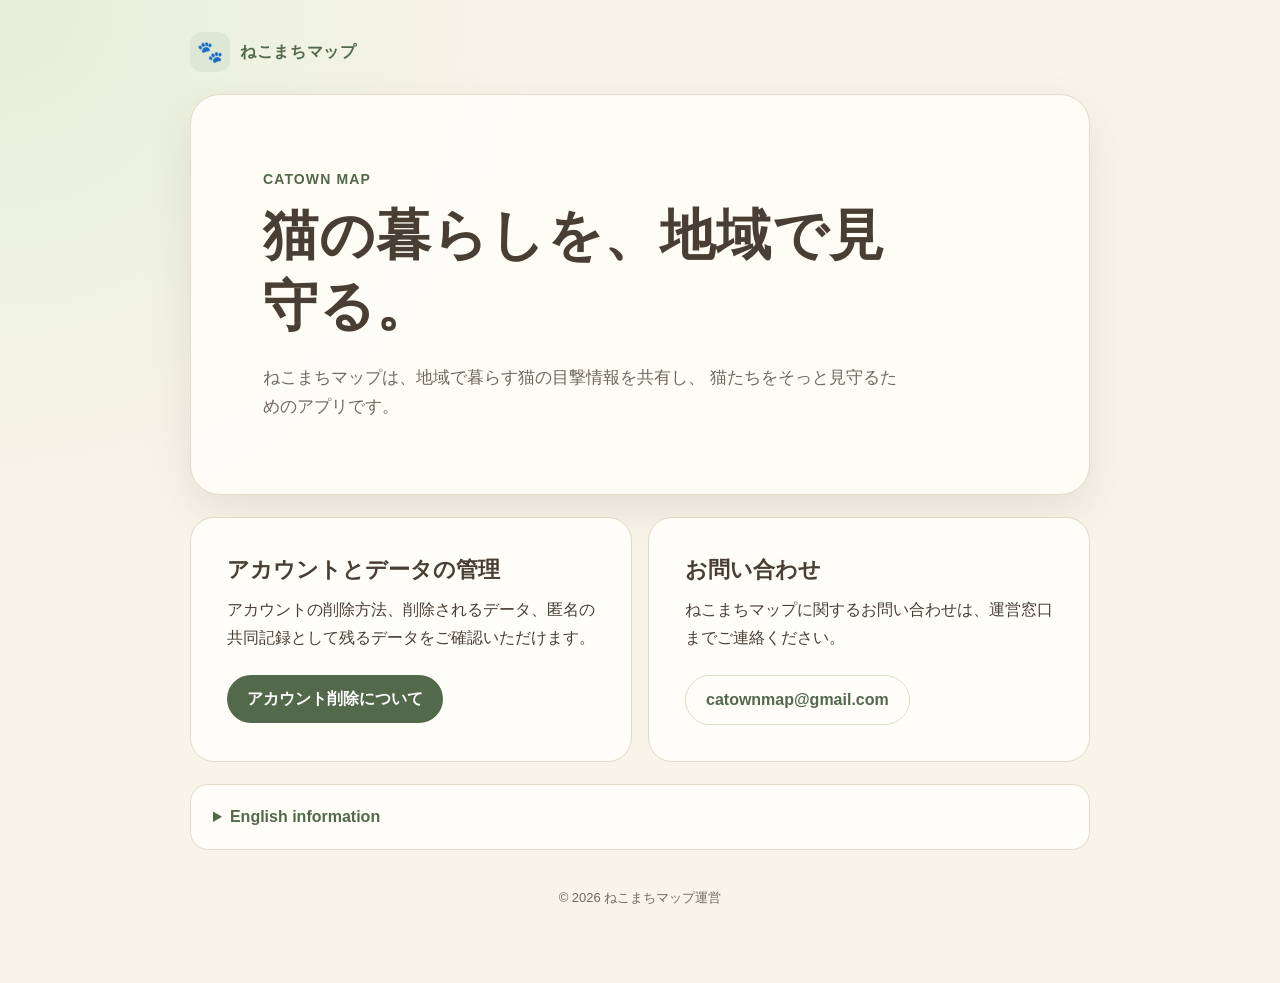
==== index.html @ bd763e99 "独自ドメイン向けサイトと旧URL転送を追加" ====
<!DOCTYPE html>
<html lang="ja">
<head>
  <meta charset="utf-8">
  <meta name="viewport" content="width=device-width, initial-scale=1">
  <meta name="color-scheme" content="light">
  <meta
    name="description"
    content="地域で暮らす猫の目撃情報を共有する、ねこまちマップの公式サイトです。"
  >
  <link rel="canonical" href="https://catownmap.com/">
  <link rel="icon" href="/favicon.svg" type="image/svg+xml">
  <title>ねこまちマップ</title>
  <style>
    :root {
      color-scheme: light;
      --background: #f8f4e9;
      --surface: #fffdf7;
      --text: #493e34;
      --muted: #70685f;
      --green: #829a77;
      --green-dark: #52694b;
      --green-soft: #dce8d4;
      --border: #e3dac5;
      --shadow: 0 18px 45px rgba(73, 62, 52, 0.1);
    }

    * { box-sizing: border-box; }

    body {
      margin: 0;
      min-height: 100vh;
      background:
        radial-gradient(circle at top left, #e5efd9 0, transparent 34rem),
        var(--background);
      color: var(--text);
      font-family: -apple-system, BlinkMacSystemFont, "Segoe UI", Roboto,
        "Hiragino Sans", "Yu Gothic", "Noto Sans JP", sans-serif;
      line-height: 1.75;
    }

    a { color: var(--green-dark); }

    .page {
      width: min(900px, calc(100% - 32px));
      margin: 0 auto;
      padding: 32px 0 64px;
    }

    .brand {
      display: inline-flex;
      align-items: center;
      gap: 10px;
      color: var(--green-dark);
      font-weight: 750;
      letter-spacing: 0.04em;
    }

    .brand-mark {
      display: grid;
      width: 40px;
      height: 40px;
      place-items: center;
      border-radius: 12px;
      background: var(--green-soft);
      font-size: 21px;
    }

    .hero {
      margin-top: 22px;
      padding: clamp(34px, 8vw, 72px);
      border: 1px solid var(--border);
      border-radius: 30px;
      background: rgba(255, 253, 247, 0.94);
      box-shadow: var(--shadow);
    }

    .eyebrow {
      margin: 0 0 8px;
      color: var(--green-dark);
      font-size: 14px;
      font-weight: 800;
      letter-spacing: 0.08em;
    }

    h1 {
      max-width: 670px;
      margin: 0;
      font-size: clamp(34px, 7vw, 55px);
      line-height: 1.3;
      letter-spacing: 0.02em;
    }

    .lead {
      max-width: 640px;
      margin: 20px 0 0;
      color: var(--muted);
      font-size: 17px;
    }

    .cards {
      display: grid;
      grid-template-columns: repeat(2, minmax(0, 1fr));
      gap: 16px;
      margin-top: 22px;
    }

    .card {
      padding: clamp(24px, 5vw, 36px);
      border: 1px solid var(--border);
      border-radius: 24px;
      background: var(--surface);
    }

    h2 {
      margin: 0 0 10px;
      font-size: 22px;
      line-height: 1.45;
    }

    p { margin: 9px 0; }

    .button {
      display: inline-flex;
      min-height: 46px;
      align-items: center;
      justify-content: center;
      margin-top: 14px;
      padding: 10px 20px;
      border-radius: 999px;
      background: var(--green-dark);
      color: white;
      font-weight: 750;
      text-decoration: none;
    }

    .button.secondary {
      border: 1px solid var(--border);
      background: transparent;
      color: var(--green-dark);
    }

    details {
      margin-top: 22px;
      border: 1px solid var(--border);
      border-radius: 18px;
      background: var(--surface);
    }

    summary {
      padding: 18px 22px;
      color: var(--green-dark);
      cursor: pointer;
      font-weight: 750;
    }

    .english { padding: 0 22px 22px; }

    footer {
      padding-top: 28px;
      color: var(--muted);
      font-size: 13px;
      text-align: center;
    }

    @media (max-width: 680px) {
      .page { width: min(100% - 20px, 900px); }
      .hero,
      .card { border-radius: 22px; }
      .cards { grid-template-columns: 1fr; }
      .button { width: 100%; }
    }
  </style>
</head>
<body>
  <div class="page">
    <header class="brand">
      <span class="brand-mark" aria-hidden="true">🐾</span>
      <span>ねこまちマップ</span>
    </header>

    <main>
      <section class="hero">
        <p class="eyebrow">CATOWN MAP</p>
        <h1>猫の暮らしを、地域で見守る。</h1>
        <p class="lead">
          ねこまちマップは、地域で暮らす猫の目撃情報を共有し、
          猫たちをそっと見守るためのアプリです。
        </p>
      </section>

      <div class="cards">
        <section class="card">
          <h2>アカウントとデータの管理</h2>
          <p>
            アカウントの削除方法、削除されるデータ、匿名の共同記録として残るデータをご確認いただけます。
          </p>
          <a class="button" href="/account-deletion.html">アカウント削除について</a>
        </section>

        <section class="card">
          <h2>お問い合わせ</h2>
          <p>ねこまちマップに関するお問い合わせは、運営窓口までご連絡ください。</p>
          <a class="button secondary" href="mailto:catownmap@gmail.com">catownmap@gmail.com</a>
        </section>
      </div>

      <details lang="en">
        <summary>English information</summary>
        <div class="english">
          <h2>Catown Map</h2>
          <p>
            Catown Map is an app for sharing sightings of community cats and quietly watching over them together.
          </p>
          <p>
            For account and data deletion, visit
            <a href="/account-deletion.html">Account deletion</a>.
            For other inquiries, contact
            <a href="mailto:catownmap@gmail.com">catownmap@gmail.com</a>.
          </p>
        </div>
      </details>
    </main>

    <footer>
      <p>© 2026 ねこまちマップ運営</p>
    </footer>
  </div>
</body>
</html>
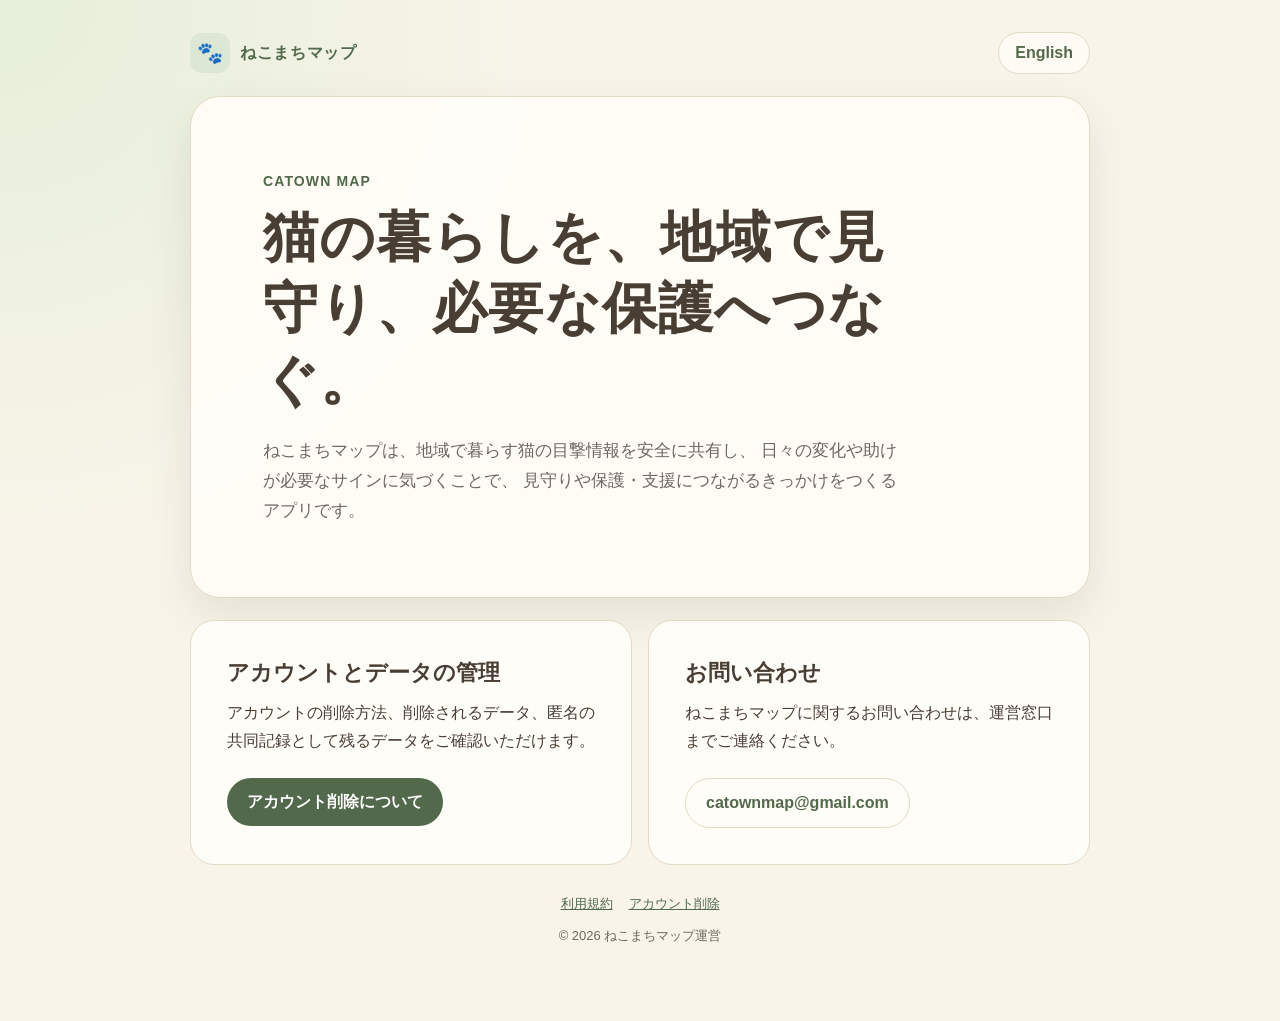
==== commit a29d4d01: "日英の利用規約ページを追加" ====
--- a/index.html
+++ b/index.html
@@ -6,9 +6,12 @@
   <meta name="color-scheme" content="light">
   <meta
     name="description"
-    content="地域で暮らす猫の目撃情報を共有する、ねこまちマップの公式サイトです。"
+    content="地域の猫を見守り、必要な保護や支援につなげるための目撃情報共有アプリ、ねこまちマップの公式サイトです。"
   >
   <link rel="canonical" href="https://catownmap.com/">
+  <link rel="alternate" hreflang="ja" href="https://catownmap.com/">
+  <link rel="alternate" hreflang="en" href="https://catownmap.com/en.html">
+  <link rel="alternate" hreflang="x-default" href="https://catownmap.com/en.html">
   <link rel="icon" href="/favicon.svg" type="image/svg+xml">
   <title>ねこまちマップ</title>
   <style>
@@ -47,6 +50,13 @@
       padding: 32px 0 64px;
     }
 
+    .site-header {
+      display: flex;
+      align-items: center;
+      justify-content: space-between;
+      gap: 16px;
+    }
+
     .brand {
       display: inline-flex;
       align-items: center;
@@ -66,6 +76,19 @@
       font-size: 21px;
     }
 
+    .language-link {
+      display: inline-flex;
+      min-height: 40px;
+      align-items: center;
+      padding: 6px 16px;
+      border: 1px solid var(--border);
+      border-radius: 999px;
+      background: rgba(255, 253, 247, 0.82);
+      color: var(--green-dark);
+      font-weight: 750;
+      text-decoration: none;
+    }
+
     .hero {
       margin-top: 22px;
       padding: clamp(34px, 8vw, 72px);
@@ -140,27 +163,19 @@
       color: var(--green-dark);
     }
 
-    details {
-      margin-top: 22px;
-      border: 1px solid var(--border);
-      border-radius: 18px;
-      background: var(--surface);
-    }
-
-    summary {
-      padding: 18px 22px;
-      color: var(--green-dark);
-      cursor: pointer;
-      font-weight: 750;
-    }
-
-    .english { padding: 0 22px 22px; }
-
     footer {
       padding-top: 28px;
       color: var(--muted);
       font-size: 13px;
       text-align: center;
+    }
+
+    .footer-links {
+      display: flex;
+      flex-wrap: wrap;
+      justify-content: center;
+      gap: 8px 16px;
+      margin-bottom: 8px;
     }
 
     @media (max-width: 680px) {
@@ -174,18 +189,22 @@
 </head>
 <body>
   <div class="page">
-    <header class="brand">
-      <span class="brand-mark" aria-hidden="true">🐾</span>
-      <span>ねこまちマップ</span>
+    <header class="site-header">
+      <div class="brand">
+        <span class="brand-mark" aria-hidden="true">🐾</span>
+        <span>ねこまちマップ</span>
+      </div>
+      <a class="language-link" href="/en.html" lang="en" hreflang="en">English</a>
     </header>
 
     <main>
       <section class="hero">
         <p class="eyebrow">CATOWN MAP</p>
-        <h1>猫の暮らしを、地域で見守る。</h1>
+        <h1>猫の暮らしを、地域で見守り、必要な保護へつなぐ。</h1>
         <p class="lead">
-          ねこまちマップは、地域で暮らす猫の目撃情報を共有し、
-          猫たちをそっと見守るためのアプリです。
+          ねこまちマップは、地域で暮らす猫の目撃情報を安全に共有し、
+          日々の変化や助けが必要なサインに気づくことで、
+          見守りや保護・支援につながるきっかけをつくるアプリです。
         </p>
       </section>
 
@@ -205,24 +224,13 @@
         </section>
       </div>
 
-      <details lang="en">
-        <summary>English information</summary>
-        <div class="english">
-          <h2>Catown Map</h2>
-          <p>
-            Catown Map is an app for sharing sightings of community cats and quietly watching over them together.
-          </p>
-          <p>
-            For account and data deletion, visit
-            <a href="/account-deletion.html">Account deletion</a>.
-            For other inquiries, contact
-            <a href="mailto:catownmap@gmail.com">catownmap@gmail.com</a>.
-          </p>
-        </div>
-      </details>
     </main>
 
     <footer>
+      <nav class="footer-links" aria-label="法的情報">
+        <a href="/terms.html">利用規約</a>
+        <a href="/account-deletion.html">アカウント削除</a>
+      </nav>
       <p>© 2026 ねこまちマップ運営</p>
     </footer>
   </div>
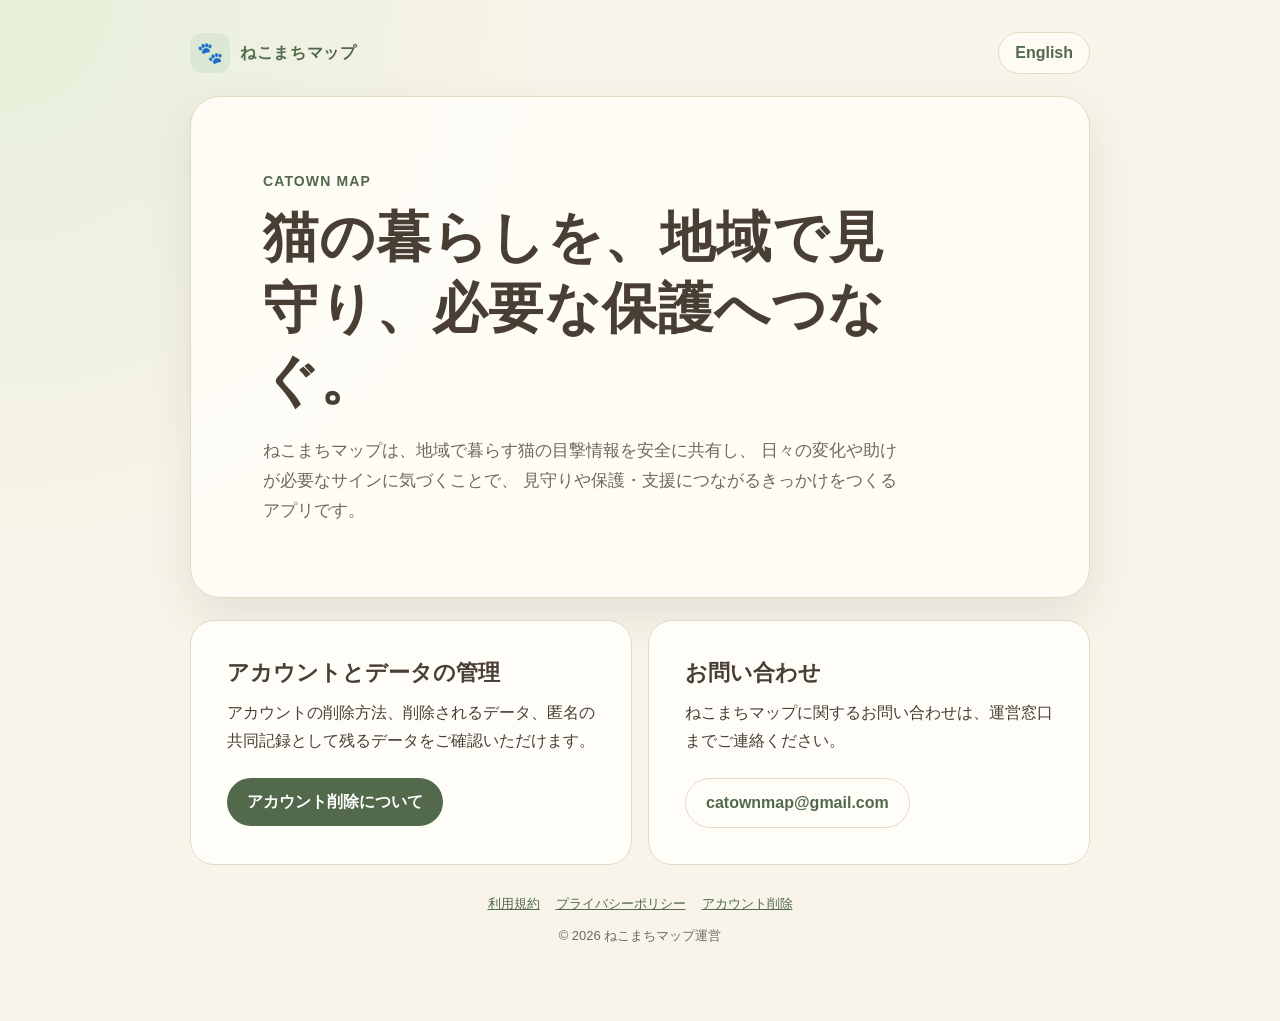
==== commit 3b296f0e: "Publish bilingual legal pages" ====
--- a/index.html
+++ b/index.html
@@ -229,6 +229,7 @@
     <footer>
       <nav class="footer-links" aria-label="法的情報">
         <a href="/terms.html">利用規約</a>
+        <a href="/privacy.html">プライバシーポリシー</a>
         <a href="/account-deletion.html">アカウント削除</a>
       </nav>
       <p>© 2026 ねこまちマップ運営</p>
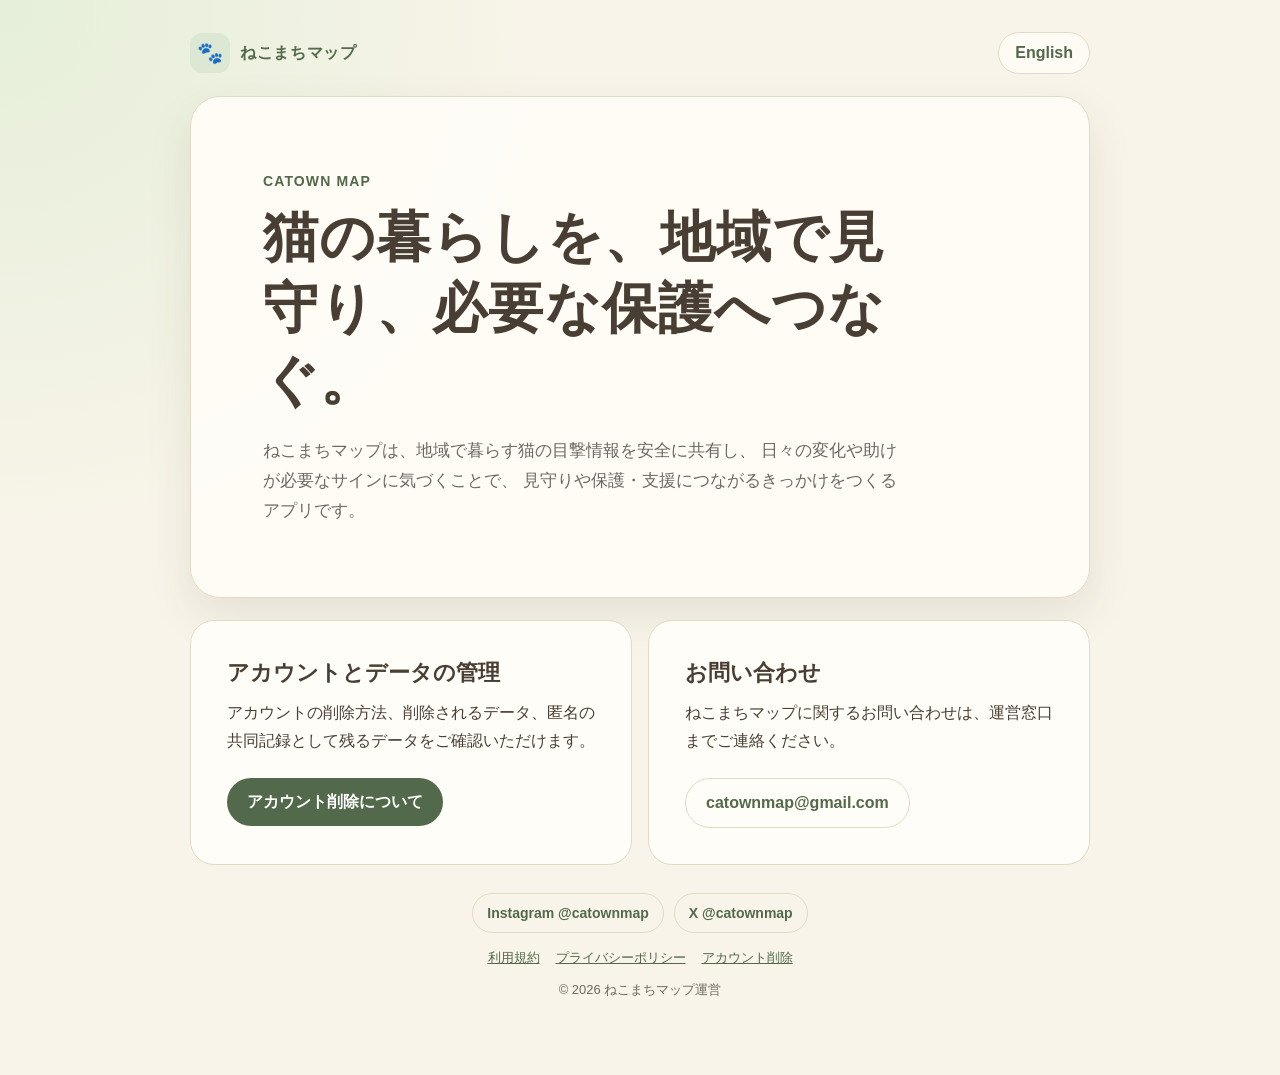
==== commit cf6c8fa7: "Add official social links to site footer" ====
--- a/index.html
+++ b/index.html
@@ -178,6 +178,27 @@
       margin-bottom: 8px;
     }
 
+    .social-links {
+      display: flex;
+      flex-wrap: wrap;
+      justify-content: center;
+      gap: 10px;
+      margin-bottom: 14px;
+      font-size: 14px;
+      font-weight: 750;
+    }
+
+    .social-links a {
+      display: inline-flex;
+      align-items: center;
+      min-height: 40px;
+      padding: 0 14px;
+      border: 1px solid var(--border);
+      border-radius: 999px;
+      color: var(--green-dark);
+      text-decoration: none;
+    }
+
     @media (max-width: 680px) {
       .page { width: min(100% - 20px, 900px); }
       .hero,
@@ -227,6 +248,10 @@
     </main>
 
     <footer>
+      <nav class="social-links" aria-label="公式SNS">
+        <a href="https://www.instagram.com/catownmap/" target="_blank" rel="noopener noreferrer" aria-label="ねこまちマップ公式Instagramを新しいタブで開く">Instagram @catownmap</a>
+        <a href="https://x.com/catownmap" target="_blank" rel="noopener noreferrer" aria-label="ねこまちマップ公式Xを新しいタブで開く">X @catownmap</a>
+      </nav>
       <nav class="footer-links" aria-label="法的情報">
         <a href="/terms.html">利用規約</a>
         <a href="/privacy.html">プライバシーポリシー</a>
